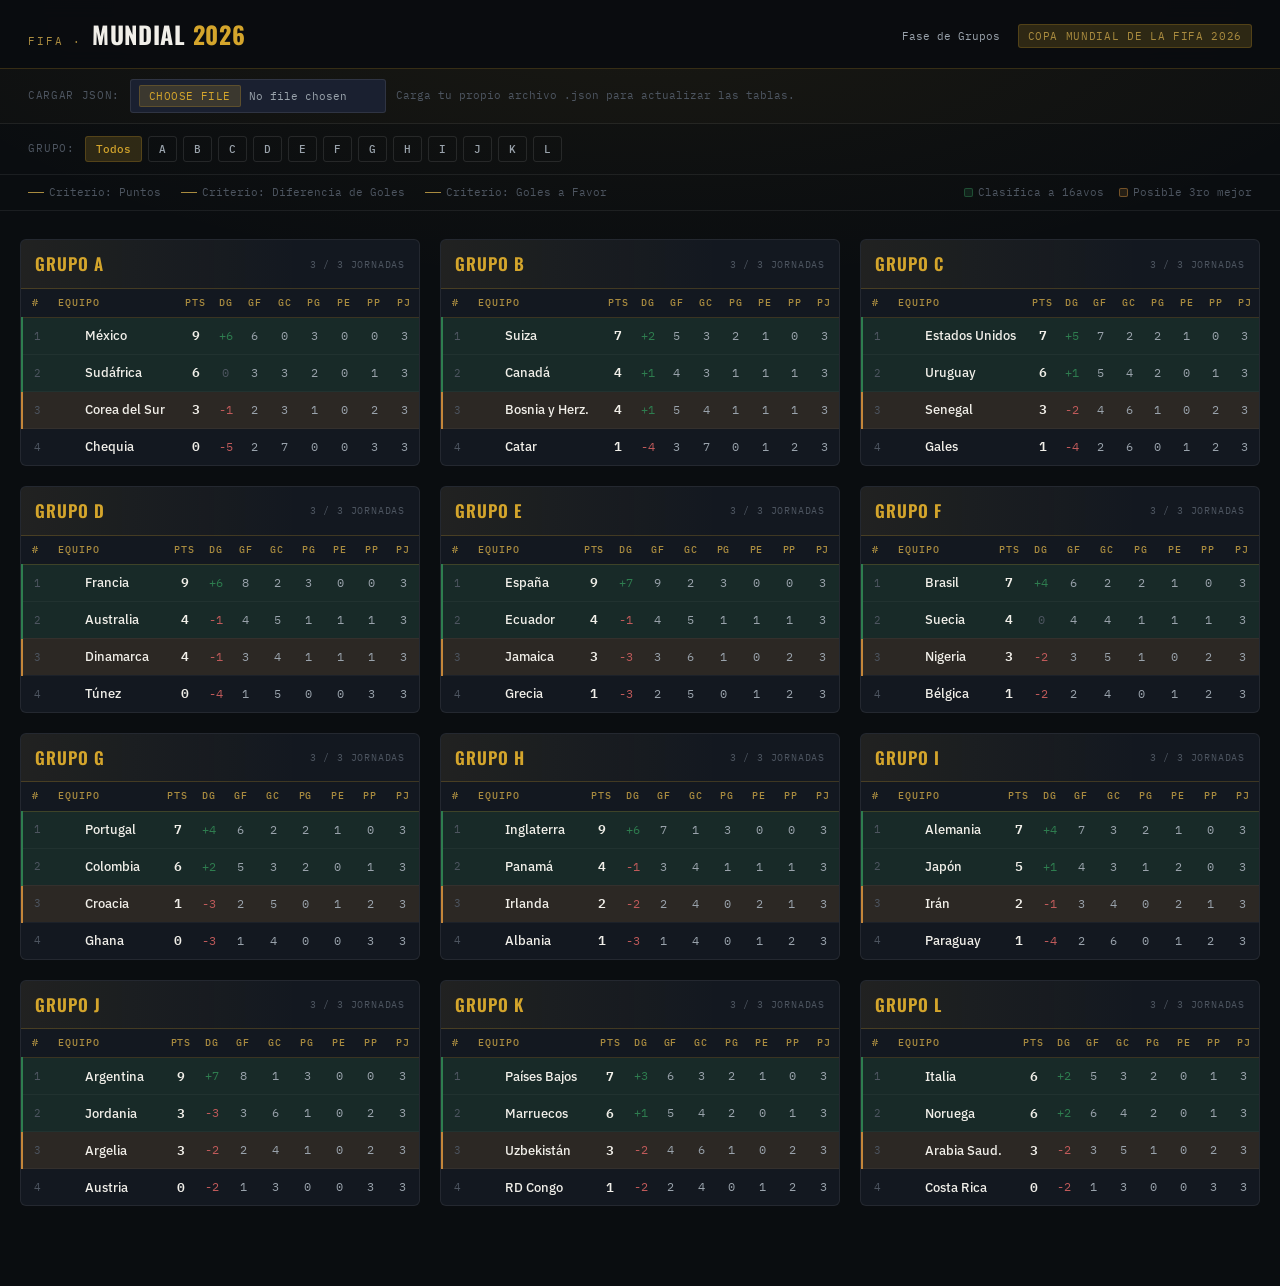
==== grupos.html @ 9515ab11 "creacion de la pagina para la tabla fase de grupos" ====
<!DOCTYPE html>
<html lang="es">
<head>
<meta charset="UTF-8">
<meta name="viewport" content="width=device-width, initial-scale=1.0">
<title>Mundial 2026 · Tabla de Grupos</title>
<link rel="icon" type="image/svg+xml" href="./images/copa.svg">
<link rel="preconnect" href="https://fonts.googleapis.com">
<link href="https://fonts.googleapis.com/css2?family=Oswald:wght@500;600;700&family=IBM+Plex+Sans:wght@400;500;600&family=IBM+Plex+Mono:wght@500;600&display=swap" rel="stylesheet">
<link rel="stylesheet" href="./css/faseGrupos.css">
</head>
<body>

<header class="page-head">
  <div class="brand">
    <span class="eyebrow">FIFA &middot;</span>
    <h1>Mundial <span>2026</span></h1>
  </div>
  <div class="head-meta">
    <span class="phase" id="phaseLabel">Fase de Grupos</span>
    <span class="badge" id="torneoLabel">Copa Mundial 2026</span>
  </div>
</header>

<div class="file-bar">
  <label for="jsonFile">Cargar JSON:</label>
  <input type="file" id="jsonFile" accept=".json" aria-label="Selecciona tu archivo grupos.json">
  <span class="hint">Carga tu propio archivo .json para actualizar las tablas.</span>
</div>

<div class="filter-bar" id="filterBar" role="navigation" aria-label="Filtrar grupos">
  <span class="label">Grupo:</span>
  <button class="gbtn active" data-group="all">Todos</button>
</div>

<div class="legend-bar">
  <span class="crit">Criterio: Puntos</span>
  <span class="crit">Diferencia de goles</span>
  <span class="crit">Goles a favor</span>
  <div class="adv">
    <span class="dot-g"></span><span class="adv-text">Clasifica a 16avos</span>
    <span class="dot-a" style="margin-left:10px;"></span><span class="adv-text">Posible 3ro mejor</span>
  </div>
</div>

<main class="main">
  <div class="groups-grid" id="groupsGrid">
    <div class="state-msg">Cargando…</div>
  </div>
</main>

<script src="./js/faseGrupos.js"></script>
</body>
</html>
---- css/faseGrupos.css ----
/* ============================================================
   TOKENS
   ============================================================ */
:root {
  --bg-base:        #0a0d10;
  --bg-panel:       #131820;
  --bg-panel-alt:   #1a2030;
  --bg-panel-hover: #1e2636;

  --gold:      #d4a52c;
  --gold-mid:  #a98b3f;
  --gold-dim:  rgba(212, 165, 44, 0.18);

  --green:      #2e7d4f;
  --green-soft: rgba(46, 125, 79, 0.18);
  --green-line: rgba(46, 125, 79, 0.5);

  --amber:      #c4863a;
  --amber-soft: rgba(196, 134, 58, 0.14);

  --text-hi:    #f1efe9;
  --text-mid:   #9aa3ac;
  --text-dim:   #4d5560;
  --border:     rgba(255, 255, 255, 0.07);
  --border-gold:rgba(212, 165, 44, 0.22);
}

/* ============================================================
   RESET
   ============================================================ */
*, *::before, *::after { box-sizing: border-box; margin: 0; padding: 0; }
html { scroll-behavior: smooth; }
body {
  background:
    radial-gradient(ellipse 1400px 520px at 50% 0%, rgba(212,165,44,0.055), transparent 55%),
    var(--bg-base);
  color: var(--text-hi);
  font-family: 'IBM Plex Sans', sans-serif;
  min-height: 100vh;
  line-height: 1.5;
}

/* ============================================================
   SCROLLBAR
   ============================================================ */
::-webkit-scrollbar { width: 6px; height: 5px; }
::-webkit-scrollbar-track { background: transparent; }
::-webkit-scrollbar-thumb { background: rgba(212,165,44,0.25); border-radius: 3px; }

/* ============================================================
   HEADER
   ============================================================ */
.page-head {
  display: flex;
  align-items: center;
  justify-content: space-between;
  gap: 14px;
  padding: 22px 28px 18px;
  border-bottom: 1px solid var(--border-gold);
  flex-wrap: wrap;
  position: sticky;
  top: 0;
  z-index: 100;
  background: rgba(10, 13, 16, 0.92);
  backdrop-filter: blur(10px);
  -webkit-backdrop-filter: blur(10px);
}
.brand { display: flex; align-items: baseline; gap: 10px; }
.brand .eyebrow {
  font-family: 'IBM Plex Mono', monospace;
  font-size: 11px;
  letter-spacing: 0.18em;
  color: var(--gold-mid);
  text-transform: uppercase;
}
.brand h1 {
  font-family: 'Oswald', sans-serif;
  font-weight: 700;
  font-size: 24px;
  letter-spacing: 0.03em;
  text-transform: uppercase;
  line-height: 1;
}
.brand h1 span { color: var(--gold); }

.head-meta {
  display: flex;
  align-items: center;
  gap: 18px;
  font-family: 'IBM Plex Mono', monospace;
  font-size: 11px;
  color: var(--text-dim);
  flex-wrap: wrap;
}
.head-meta .badge {
  background: var(--gold-dim);
  border: 1px solid var(--border-gold);
  color: var(--gold-mid);
  border-radius: 3px;
  padding: 3px 9px;
  letter-spacing: 0.06em;
  text-transform: uppercase;
  white-space: nowrap;
}
.head-meta .phase { color: var(--text-mid); }

/* ============================================================
   FILTER / NAV BAR
   ============================================================ */
.filter-bar {
  display: flex;
  align-items: center;
  gap: 6px;
  padding: 12px 28px;
  border-bottom: 1px solid var(--border);
  overflow-x: auto;
  -webkit-overflow-scrolling: touch;
  scrollbar-width: none;
}
.filter-bar::-webkit-scrollbar { display: none; }
.filter-bar .label {
  font-family: 'IBM Plex Mono', monospace;
  font-size: 10.5px;
  color: var(--text-dim);
  text-transform: uppercase;
  letter-spacing: 0.08em;
  white-space: nowrap;
  flex-shrink: 0;
  margin-right: 4px;
}
.gbtn {
  font-family: 'IBM Plex Mono', monospace;
  font-size: 11px;
  font-weight: 500;
  background: transparent;
  border: 1px solid rgba(255,255,255,0.1);
  color: var(--text-mid);
  padding: 5px 10px;
  border-radius: 3px;
  cursor: pointer;
  white-space: nowrap;
  transition: border-color 0.15s, color 0.15s, background 0.15s;
  flex-shrink: 0;
}
.gBtn:hover { border-color: var(--border-gold); color: var(--gold); }
.gbtn.active {
  background: var(--gold-dim);
  border-color: var(--border-gold);
  color: var(--gold);
}
.gbtn:focus-visible { outline: 2px solid var(--gold); outline-offset: 2px; }

/* ============================================================
   CRITERIA LEGEND
   ============================================================ */
.legend-bar {
  display: flex;
  align-items: center;
  gap: 20px;
  padding: 10px 28px;
  border-bottom: 1px solid var(--border);
  flex-wrap: wrap;
}
.legend-bar .crit {
  font-family: 'IBM Plex Mono', monospace;
  font-size: 10.5px;
  color: var(--text-dim);
  display: flex;
  align-items: center;
  gap: 5px;
}
.legend-bar .crit::before {
  content: '';
  width: 16px; height: 1px;
  background: var(--gold-mid);
  display: inline-block;
}
.legend-bar .adv {
  display: flex;
  align-items: center;
  gap: 5px;
  font-family: 'IBM Plex Mono', monospace;
  font-size: 10.5px;
  margin-left: auto;
}
.legend-bar .dot-g { width: 9px; height: 9px; border-radius: 2px; background: var(--green-soft); border: 1px solid var(--green-line); flex-shrink: 0; }
.legend-bar .dot-a { width: 9px; height: 9px; border-radius: 2px; background: var(--amber-soft); border: 1px solid rgba(196,134,58,0.5); flex-shrink: 0; }
.legend-bar .adv-text { color: var(--text-dim); }

/* ============================================================
   MAIN GRID
   ============================================================ */
.main {
  max-width: 1380px;
  margin: 0 auto;
  padding: 28px 20px 80px;
}
.groups-grid {
  display: grid;
  grid-template-columns: repeat(auto-fill, minmax(320px, 1fr));
  gap: 20px;
}

/* ============================================================
   GROUP CARD
   ============================================================ */
.group-card {
  background: var(--bg-panel);
  border: 1px solid var(--border);
  border-radius: 6px;
  overflow: hidden;
  transition: border-color 0.2s, transform 0.2s;
  overflow-x: auto;
}
.group-card:hover { border-color: rgba(212,165,44,0.28); transform: translateY(-2px); }

.group-card-head {
  display: flex;
  align-items: center;
  justify-content: space-between;
  padding: 11px 14px;
  border-bottom: 1px solid var(--border-gold);
  background: linear-gradient(90deg, rgba(212,165,44,0.07) 0%, transparent 70%);
}
.group-letter {
  font-family: 'Oswald', sans-serif;
  font-size: 17px;
  font-weight: 600;
  letter-spacing: 0.06em;
  color: var(--gold);
  text-transform: uppercase;
}
.group-pgames {
  font-family: 'IBM Plex Mono', monospace;
  font-size: 10px;
  color: var(--text-dim);
  text-transform: uppercase;
  letter-spacing: 0.08em;
}

/* ============================================================
   TABLE
   ============================================================ */
.group-table {
  width: 100%;
  border-collapse: collapse;
  font-size: 12.5px;
}
.group-table thead tr {
  border-bottom: 1px solid rgba(212,165,44,0.2);
}
.group-table thead th {
  font-family: 'IBM Plex Mono', monospace;
  font-size: 9.5px;
  font-weight: 500;
  letter-spacing: 0.1em;
  text-transform: uppercase;
  color: var(--gold-mid);
  padding: 7px 6px;
  text-align: center;
  white-space: nowrap;
}
.group-table thead th.th-team { text-align: left; padding-left: 10px; }

.group-table tbody tr {
  border-bottom: 1px solid rgba(255,255,255,0.04);
  transition: background 0.12s;
}
.group-table tbody tr:last-child { border-bottom: none; }
.group-table tbody tr:hover { background: var(--bg-panel-hover); }

/* top-2 advance (green) */
.group-table tbody tr:nth-child(1),
.group-table tbody tr:nth-child(2) {
  background: var(--green-soft);
}
.group-table tbody tr:nth-child(1):hover,
.group-table tbody tr:nth-child(2):hover {
  background: rgba(46,125,79,0.25);
}
/* top-2 left accent */
.group-table tbody tr:nth-child(1) td:first-child,
.group-table tbody tr:nth-child(2) td:first-child {
  border-left: 2px solid var(--green);
}
/* 3rd place amber */
.group-table tbody tr:nth-child(3) {
  background: var(--amber-soft);
}
.group-table tbody tr:nth-child(3):hover {
  background: rgba(196,134,58,0.22);
}
.group-table tbody tr:nth-child(3) td:first-child {
  border-left: 2px solid var(--amber);
}

.group-table td {
  padding: 8px 6px;
  text-align: center;
  color: var(--text-hi);
  white-space: nowrap;
}
.group-table td.td-pos {
  font-family: 'IBM Plex Mono', monospace;
  font-size: 11px;
  color: var(--text-dim);
  width: 26px;
  padding-left: 10px;
}
.group-table td.td-team {
  text-align: left;
  padding-left: 8px;
  font-size: 13px;
  font-weight: 500;
  display: flex;
  align-items: center;
  gap: 7px;
  min-height: 36px;
}
.flag {
  width: 22px;
  height: 15px;
  object-fit: cover;
  border-radius: 2px;
  background: #2a2f37;
  flex-shrink: 0;
}
.group-table td.td-num {
  font-family: 'IBM Plex Mono', monospace;
  font-size: 12px;
  color: var(--text-mid);
  min-width: 28px;
}
.group-table td.td-pts {
  font-family: 'IBM Plex Mono', monospace;
  font-size: 13px;
  font-weight: 600;
  color: var(--text-hi);
  width: 32px;
}
.group-table td.td-dg {
  font-family: 'IBM Plex Mono', monospace;
  font-size: 12px;
}
.group-table td.td-dg.pos { color: var(--green); }
.group-table td.td-dg.neg { color: #c05a5a; }
.group-table td.td-dg.neu { color: var(--text-dim); }

/* ============================================================
   FILE PICKER
   ============================================================ */
.file-bar {
  padding: 10px 28px;
  border-bottom: 1px solid var(--border);
  background: rgba(212,165,44,0.02);
  display: flex;
  align-items: center;
  gap: 10px;
  flex-wrap: wrap;
}
.file-bar label {
  font-family: 'IBM Plex Mono', monospace;
  font-size: 11px;
  color: var(--text-dim);
  text-transform: uppercase;
  letter-spacing: 0.06em;
  white-space: nowrap;
}
.file-bar input[type=file] {
  font-family: 'IBM Plex Mono', monospace;
  font-size: 11px;
  color: var(--text-mid);
  background: var(--bg-panel-alt);
  border: 1px solid rgba(255,255,255,0.09);
  border-radius: 3px;
  padding: 5px 8px;
  cursor: pointer;
}
.file-bar input[type=file]::file-selector-button {
  font-family: 'IBM Plex Mono', monospace;
  font-size: 11px;
  background: var(--gold-dim);
  border: 1px solid var(--border-gold);
  color: var(--gold);
  border-radius: 2px;
  padding: 3px 9px;
  cursor: pointer;
  margin-right: 8px;
  text-transform: uppercase;
  letter-spacing: 0.04em;
}
.file-bar .hint {
  font-family: 'IBM Plex Mono', monospace;
  font-size: 10.5px;
  color: var(--text-dim);
}

/* ============================================================
   EMPTY / ERROR
   ============================================================ */
.state-msg {
  font-family: 'IBM Plex Mono', monospace;
  font-size: 13px;
  color: var(--text-dim);
  text-align: center;
  padding: 60px 20px;
  grid-column: 1 / -1;
}
.state-msg strong { color: var(--text-mid); }

/* ============================================================
   RESPONSIVE
   ============================================================ */
@media (max-width: 700px) {
  .page-head { padding: 16px 16px 14px; }
  .brand h1  { font-size: 19px; }
  .filter-bar, .legend-bar, .file-bar { padding-left: 14px; padding-right: 14px; }
  .main { padding: 16px 10px 60px; }
  .groups-grid { grid-template-columns: 1fr; gap: 14px; }
  .head-meta .badge { display: none; }
  /* hide less-essential stats columns on very small screens */
  .group-table .col-pg,
  .group-table .col-pe,
  .group-table .col-pp { display: none; }
}
@media (max-width: 400px) {
  .group-table .col-gf,
  .group-table .col-gc { display: none; }
}

@media (prefers-reduced-motion: reduce) {
  .group-card, .group-card:hover { transform: none; transition: none; }
}
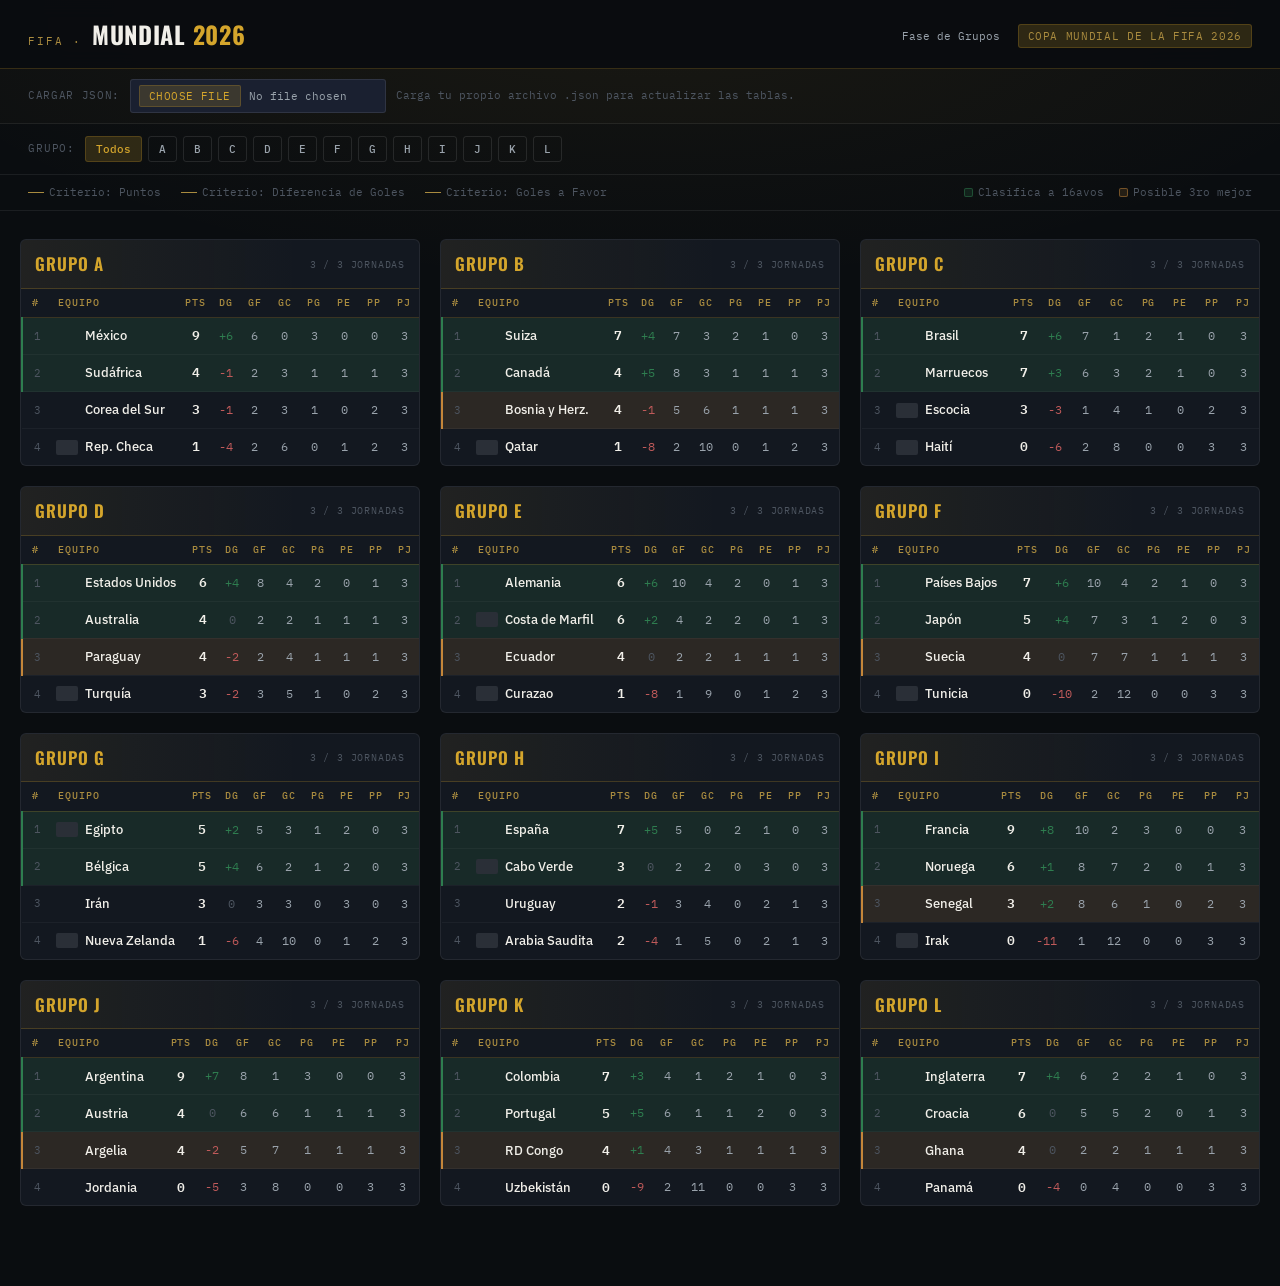
==== commit 57752d07: "modificacion en la seccion  de la  tabla fase de grupos, para que solo se identifiquen los mejores t" ====
--- a/grupos.html
+++ b/grupos.html
@@ -48,7 +48,7 @@
     <div class="state-msg">Cargando…</div>
   </div>
 </main>
-
+<script src="./js/tablaGrupos.js"></script>
 <script src="./js/faseGrupos.js"></script>
 </body>
 </html>
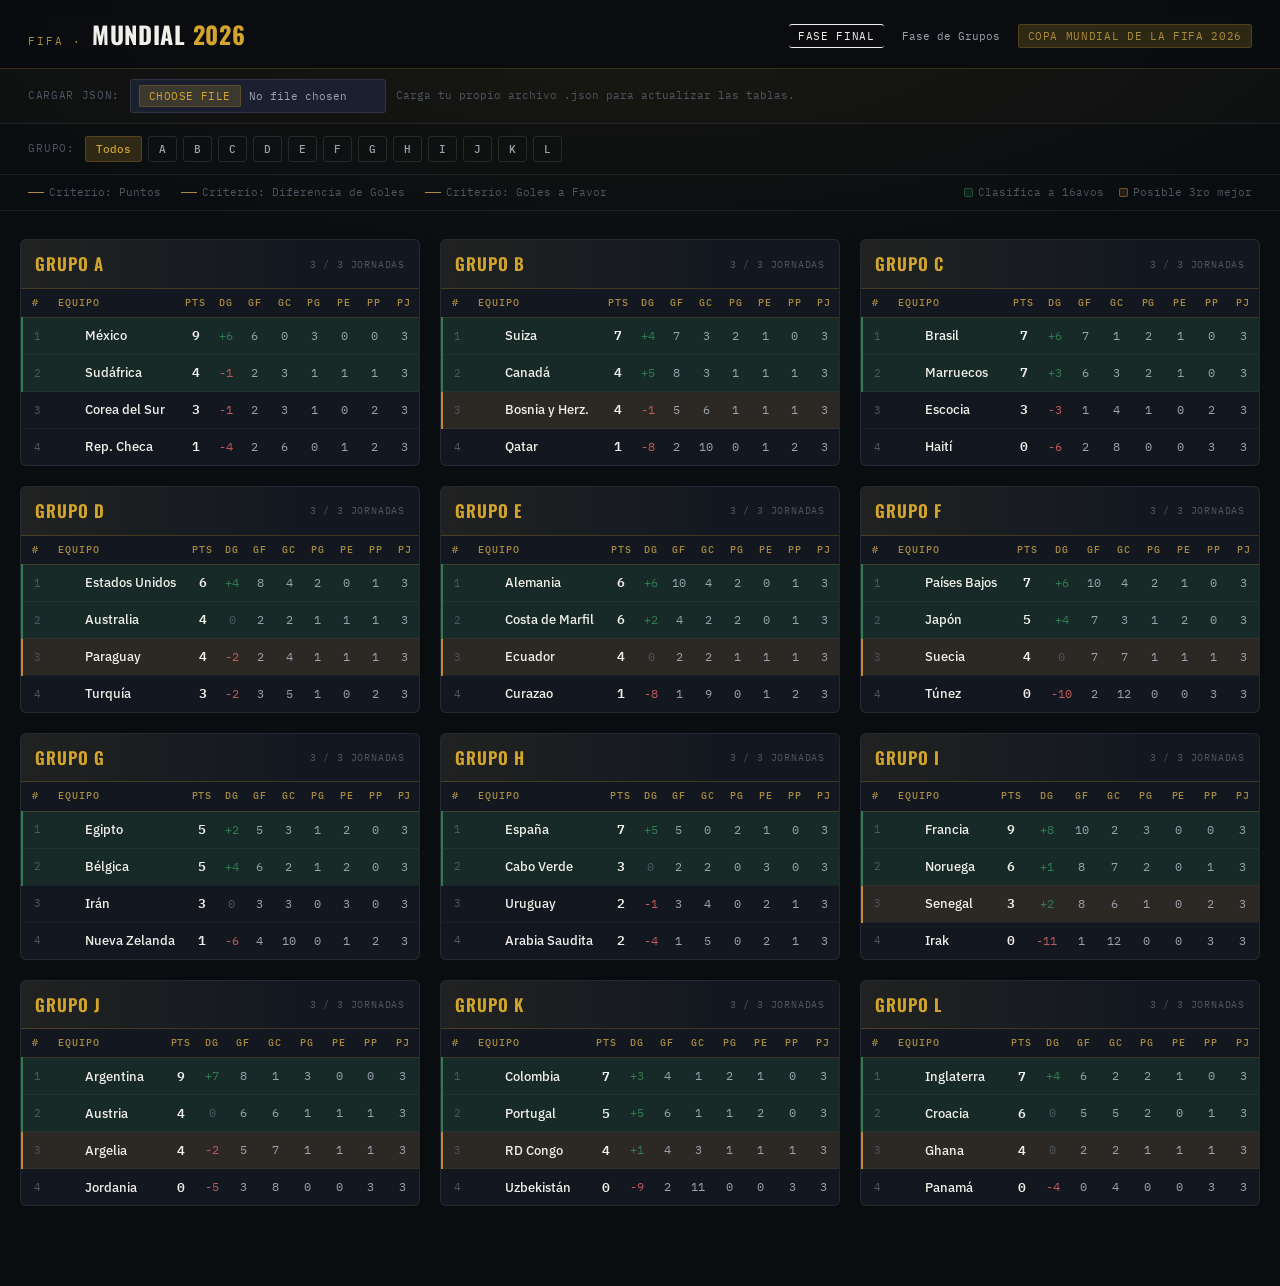
==== commit 17e4fdc0: "creacion de archivo de paises para obtencion eficiente de banderar e integrarlo correctamente a las " ====
--- a/grupos.html
+++ b/grupos.html
@@ -17,6 +17,7 @@
     <h1>Mundial <span>2026</span></h1>
   </div>
   <div class="head-meta">
+    <a class="link" href="./index.html" role="button">Fase Final</a>
     <span class="phase" id="phaseLabel">Fase de Grupos</span>
     <span class="badge" id="torneoLabel">Copa Mundial 2026</span>
   </div>
@@ -48,7 +49,8 @@
     <div class="state-msg">Cargando…</div>
   </div>
 </main>
-<script src="./js/tablaGrupos.js"></script>
+<script src="./js/datos/PaisAbrev.js"></script>
+<script src="./js/datos/tablaGrupos.js"></script>
 <script src="./js/faseGrupos.js"></script>
 </body>
 </html>
--- a/css/faseGrupos.css
+++ b/css/faseGrupos.css
@@ -21,6 +21,7 @@
   --text-hi:    #f1efe9;
   --text-mid:   #9aa3ac;
   --text-dim:   #4d5560;
+  --text-primary:#f1efe9;
   --border:     rgba(255, 255, 255, 0.07);
   --border-gold:rgba(212, 165, 44, 0.22);
 }
@@ -103,7 +104,25 @@
   white-space: nowrap;
 }
 .head-meta .phase { color: var(--text-mid); }
-
+.head-meta  .link{
+    align-self: center;
+    align-items: center;
+    font-family:'IBM Plex Mono', monospace;
+    letter-spacing:0.06em;
+    background:transparent;
+    border-top:1px solid var(--text-primary);
+    border-bottom:1px solid var(--text-primary);
+    color:var(--text-primary);
+    padding:3px 9px;
+    border-radius:3px;
+    cursor:pointer;
+    text-transform:uppercase;
+    text-decoration:none;
+  }
+.head-meta .link:hover{
+    color:var(--green);
+    border-color:var(--green-line);
+  }
 /* ============================================================
    FILTER / NAV BAR
    ============================================================ */
